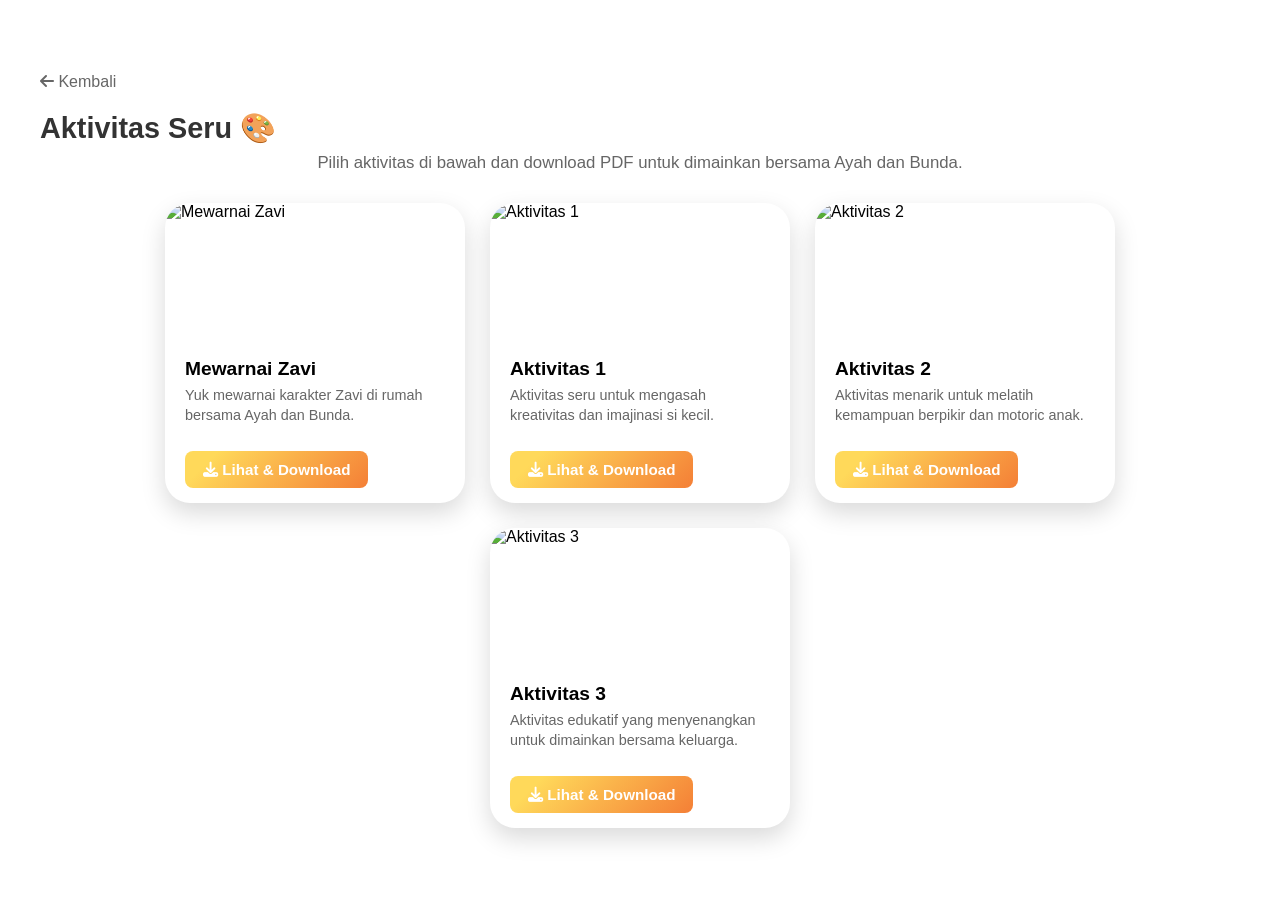
==== activity.html @ 13143027 "rapiin folder" ====
<!DOCTYPE html>
<html lang="id">
<head>
    <meta charset="UTF-8">
    <meta name="viewport" content="width=device-width, initial-scale=1.0">
    <title>Aktivitas Zavi</title>

    <link rel="stylesheet" href="https://cdnjs.cloudflare.com/ajax/libs/font-awesome/6.4.0/css/all.min.css">
    <link rel="stylesheet" href="styles.css">
</head>
<body>

<div class="activity-page">

    <a href="index.html" class="back-btn">
        <i class="fas fa-arrow-left"></i> Kembali
    </a>

    <h1>Aktivitas Seru 🎨</h1>
    <p class="subtitle-text">Pilih aktivitas di bawah dan download PDF untuk dimainkan bersama Ayah dan Bunda.</p>

    <!-- ACTIVITY CARDS -->
    <div class="activity-grid">

        <!-- CARD 1: MEWARNAI ZAVI -->
        <div class="activity-card">
            <img src="assets/images/coloring introduce bersama yg bener.png" alt="Mewarnai Zavi">
            <div class="activity-content">
                <h2>Mewarnai Zavi</h2>
                <p class="card-text">
                    Yuk mewarnai karakter Zavi di rumah bersama Ayah dan Bunda.
                </p>
                <button class="activity-btn" onclick="openPdfModal('assets/pdf/mewarnai-zavi.pdf', 'Mewarnai Zavi')">
                    <i class="fas fa-download"></i> Lihat & Download
                </button>
            </div>
        </div>

        <!-- CARD 2: PDF 1 -->
        <div class="activity-card">
            <img src="assets/images/coloring introduce bersama yg bener.png" alt="Aktivitas 1">
            <div class="activity-content">
                <h2>Aktivitas 1</h2>
                <p class="card-text">
                    Aktivitas seru untuk mengasah kreativitas dan imajinasi si kecil.
                </p>
                <button class="activity-btn" onclick="openPdfModal('assets/pdf/1.pdf', 'Aktivitas 1')">
                    <i class="fas fa-download"></i> Lihat & Download
                </button>
            </div>
        </div>

        <!-- CARD 3: PDF 2 -->
        <div class="activity-card">
            <img src="assets/images/coloring introduce bersama yg bener.png" alt="Aktivitas 2">
            <div class="activity-content">
                <h2>Aktivitas 2</h2>
                <p class="card-text">
                    Aktivitas menarik untuk melatih kemampuan berpikir dan motoric anak.
                </p>
                <button class="activity-btn" onclick="openPdfModal('assets/pdf/2.pdf', 'Aktivitas 2')">
                    <i class="fas fa-download"></i> Lihat & Download
                </button>
            </div>
        </div>

        <!-- CARD 4: PDF 4 -->
        <div class="activity-card">
            <img src="assets/images/coloring introduce bersama yg bener.png" alt="Aktivitas 3">
            <div class="activity-content">
                <h2>Aktivitas 3</h2>
                <p class="card-text">
                    Aktivitas edukatif yang menyenangkan untuk dimainkan bersama keluarga.
                </p>
                <button class="activity-btn" onclick="openPdfModal('assets/pdf/4.pdf', 'Aktivitas 3')">
                    <i class="fas fa-download"></i> Lihat & Download
                </button>
            </div>
        </div>

    </div>

</div>

<!-- PDF MODAL PREVIEW -->
<div id="pdfModal" class="modal">
    <div class="modal-content">
        <div class="modal-header">
            <h2 id="modalTitle">PDF Preview</h2>
            <button class="modal-close" onclick="closePdfModal()">
                <i class="fas fa-times"></i>
            </button>
        </div>

        <div class="modal-body">
            <iframe id="pdfIframe" src="" class="pdf-preview"></iframe>
        </div>

        <div class="modal-footer">
            <button class="btn-modal-secondary" onclick="closePdfModal()">
                <i class="fas fa-times"></i> Tutup
            </button>
            <a id="downloadLink" href="" download class="btn-modal-primary">
                <i class="fas fa-download"></i> Download PDF
            </a>
        </div>
    </div>
</div>

<script src="script.js"></script>

</body>
</html>
---- styles.css ----
* {
  margin: 0;
  padding: 0;
  box-sizing: border-box;
}

body {
  font-family: "Segoe UI", Tahoma, Geneva, Verdana, sans-serif;
  background: white;
  min-height: 100vh;
  display: flex;
  flex-wrap: wrap;
  justify-content: center;
  align-items: center;
  padding: 20px;
}

.container {
  display: flex;
  flex-direction: column;
  align-items: center;
  gap: 40px;
  padding: 40px 20px;
  width: 100%;
  max-width: 1200px;
  margin: auto;
}

.screen {
  display: none;
  background: white;
  border-radius: 24px;
  padding: 40px 30px;
  box-shadow: 0 20px 60px rgba(0, 0, 0, 0.3);
  animation: fadeIn 0.3s ease;
  width: 100%;
}

.screen.active {
  display: block;
}

@keyframes fadeIn {
  from {
    opacity: 0;
    transform: translateY(20px);
  }
  to {
    opacity: 1;
    transform: translateY(0);
  }
}

/* Landing Page */
#landing {
  text-align: center;
  min-height: calc(100vh - 80px);
  display: flex;
  flex-direction: column;
  justify-content: center;
  padding-top: 40px;
  padding-bottom: 40px;
}

.book-cover {
  width: 200px;
  height: 200px;
  margin: 0 auto 24px;
  border-radius: 16px;
  overflow: hidden;
  box-shadow: 0 10px 30px rgba(0, 0, 0, 0.2);
}

.book-cover img {
  width: 100%;
  height: 100%;
  object-fit: cover;
}

h1 {
  color: #333;
  font-size: 1.8rem;
  margin-bottom: 8px;
}

.subtitle {
  color: #666;
  margin-bottom: 32px;
}

.menu-buttons {
  display: flex;
  flex-direction: column;
  gap: 16px;
}

.btn {
  display: flex;
  align-items: center;
  justify-content: center;
  gap: 12px;
  padding: 16px 24px;
  border: none;
  border-radius: 12px;
  font-size: 1.1rem;
  font-weight: 600;
  cursor: pointer;
  transition: all 0.3s ease;
}

.btn-primary {
  background: linear-gradient(135deg, #ffd95a 20%, #f47f36 100%);
  color: white;
}

.btn-primary:hover {
  transform: translateY(-2px);
  box-shadow: 0 8px 20px rgba(102, 126, 234, 0.4);
}

.btn-secondary {
  background: #f0f0f0;
  color: #333;
}

.btn-secondary:hover {
  background: #e0e0e0;
  transform: translateY(-2px);
}

/* Back Button */
.btn-back {
  background: none;
  border: none;
  color: #5da7d9;
  font-size: 1rem;
  cursor: pointer;
  display: flex;
  align-items: center;
  gap: 8px;
  margin-bottom: 24px;
  padding: 8px 0;
}

.btn-back:hover {
  color: #5da7d9;
}

/* Audiobook Player */
.player-container {
  text-align: center;
}

.album-art {
  width: 180px;
  height: 180px;
  margin: 0 auto 24px;
  border-radius: 16px;
  overflow: hidden;
  position: relative;
  box-shadow: 0 10px 30px rgba(0, 0, 0, 0.2);
}

.album-art img {
  width: 100%;
  height: 100%;
  object-fit: cover;
}

.playing-indicator {
  position: absolute;
  bottom: 12px;
  left: 50%;
  transform: translateX(-50%);
  display: none;
  gap: 4px;
  background: rgba(0, 0, 0, 0.6);
  padding: 8px 12px;
  border-radius: 20px;
}

.playing-indicator.active {
  display: flex;
}

.playing-indicator span {
  width: 4px;
  height: 16px;
  background: white;
  border-radius: 2px;
  animation: soundWave 0.5s ease-in-out infinite alternate;
}

.playing-indicator span:nth-child(2) {
  animation-delay: 0.1s;
}
.playing-indicator span:nth-child(3) {
  animation-delay: 0.2s;
}
.playing-indicator span:nth-child(4) {
  animation-delay: 0.3s;
}

@keyframes soundWave {
  from {
    height: 4px;
  }
  to {
    height: 16px;
  }
}

.player-container h2 {
  color: #333;
  margin-bottom: 4px;
}

.narrator {
  color: #888;
  font-size: 0.9rem;
  margin-bottom: 24px;
}

.progress-container {
  margin-bottom: 24px;
}

.progress-bar {
  width: 100%;
  height: 6px;
  -webkit-appearance: none;
  appearance: none;
  background: #e0e0e0;
  border-radius: 3px;
  outline: none;
  cursor: pointer;
}

.progress-bar::-webkit-slider-thumb {
  -webkit-appearance: none;
  width: 16px;
  height: 16px;
  background: #ffd95a;
  border-radius: 60%;
  cursor: pointer;
}

.time-display {
  display: flex;
  justify-content: space-between;
  margin-top: 8px;
  color: #888;
  font-size: 0.85rem;
}

.controls {
  display: flex;
  justify-content: center;
  align-items: center;
  gap: 24px;
  margin-bottom: 24px;
}

.control-btn {
  background: none;
  border: none;
  cursor: pointer;
  color: #333;
  display: flex;
  flex-direction: column;
  align-items: center;
  gap: 4px;
  transition: color 0.3s;
}

.control-btn:hover {
  color: #f47f36;
}

.control-btn i {
  font-size: 1.5rem;
}

/* Flipbook two-page A5 spread */
.flipbook-container {
  display: flex;
  flex-direction: column;
  align-items: center;
  gap: 24px;
  overflow-x: auto;
  width: 100%;
}

.book {
  display: grid;
  grid-template-columns: repeat(2, minmax(360px, 1fr));
  gap: 16px;
  justify-items: center;
  align-items: stretch;
  width: auto;
  max-width: 1240px;
  min-width: 760px;
  perspective: 1600px;
  perspective-origin: center center;
}

.page {
  display: none;
  width: 100%;
  max-width: 560px;
  aspect-ratio: 1 / 1.414; /* A5 portrait ratio */
  border-radius: 24px;
  overflow: hidden;
  background: #f8f8f8;
  border: 1px solid #e1e1e1;
  box-shadow: 0 18px 40px rgba(0, 0, 0, 0.09);
  opacity: 0.35;
  transform: scale(0.95);
  transition: all 0.3s ease;
  position: relative;
  transform-style: preserve-3d;
  backface-visibility: hidden;
}

.page.active {
  display: block;
  opacity: 1;
  transform: scale(1);
}

.page img {
  width: 100%;
  height: 100%;
  object-fit: cover;
  display: block;
}

.page.left {
  transform-origin: right center;
  z-index: 1;
}

.page.right {
  transform-origin: left center;
  z-index: 2;
}

.page.flipping-next {
  animation: flipNext 0.8s ease forwards;
  z-index: 10;
  box-shadow: 0 24px 60px rgba(0, 0, 0, 0.24);
}

.page.flipping-prev {
  animation: flipPrev 0.8s ease forwards;
  z-index: 10;
  box-shadow: 0 24px 60px rgba(0, 0, 0, 0.24);
}

@keyframes flipNext {
  0% {
    transform: rotateY(0deg);
    opacity: 1;
  }
  80% {
    transform: rotateY(-140deg);
    opacity: 0.9;
  }
  100% {
    transform: rotateY(-180deg);
    opacity: 0;
  }
}

@keyframes flipPrev {
  0% {
    transform: rotateY(0deg);
    opacity: 1;
  }
  80% {
    transform: rotateY(140deg);
    opacity: 0.9;
  }
  100% {
    transform: rotateY(180deg);
    opacity: 0;
  }
}

.page.empty {
  display: flex;
  align-items: center;
  justify-content: center;
  color: #999;
  font-size: 0.95rem;
  background: #fafafa;
}

.flipbook-controls {
  display: flex;
  align-items: center;
  justify-content: center;
  gap: 16px;
  flex-wrap: wrap;
}

.nav-btn {
  width: 52px;
  height: 52px;
  border-radius: 50%;
  border: none;
  background: #f47f36;
  color: white;
  display: inline-flex;
  align-items: center;
  justify-content: center;
  cursor: pointer;
  transition:
    transform 0.2s ease,
    background 0.2s ease;
}

.nav-btn:hover:not(:disabled) {
  transform: translateY(-2px);
}

.nav-btn:disabled {
  background: #ccc;
  cursor: not-allowed;
}

.page-indicator {
  color: #555;
  font-size: 0.95rem;
}

@media (max-width: 900px) {
  .flipbook-container {
    overflow-x: hidden;
  }

  .book {
    grid-template-columns: 1fr;
    min-width: auto;
    max-width: 100%;
    width: 100%;
  }

  .page {
    max-width: 420px;
    margin: 0 auto;

    transform-origin: center top !important;
  }
}

@media (max-width: 640px) {
  .page {
    max-width: 320px;
  }
}

.control-btn span {
  font-size: 0.7rem;
  color: #888;
}

.play-btn {
  width: 64px;
  height: 64px;
  background: linear-gradient(135deg, #ffd95a 0%, #f47f36 100%);
  border-radius: 50%;
  color: white;
  display: flex;
  justify-content: center;
  align-items: center;
}

.play-btn i {
  font-size: 1.5rem;
  margin-left: 4px;
}

.play-btn:hover {
  transform: scale(1.05);
  color: white;
}

.speed-control {
  display: flex;
  justify-content: center;
  align-items: center;
  gap: 8px;
  color: #666;
}

.speed-control select {
  padding: 8px 12px;
  border: 1px solid #ddd;
  border-radius: 8px;
  font-size: 0.9rem;
  cursor: pointer;
}

/* Responsive */
@media (max-width: 480px) {
  .screen {
    padding: 30px 20px;
    border-radius: 20px;
  }

  h1 {
    font-size: 1.5rem;
  }

  .book-cover,
  .album-art {
    width: 150px;
    height: 150px;
  }

  .btn {
    padding: 14px 20px;
    font-size: 1rem;
  }
}

/* Home Page */
.card_1 {
  background-color: rgb(247, 214, 219);
  border-radius: 15%;
  padding: 5%;
  justify-content: center;
  align-items: center;
  box-shadow: 0 10px 40px rgba(0, 0, 0, 0.3);
}
.card_2 {
  background-color: rgb(214, 247, 214);
  border-radius: 15%;
  padding: 5%;
  justify-content: center;
  align-items: center;
  box-shadow: 0 10px 40px rgba(0, 0, 0, 0.3);
}
.card_3 {
  background-color: rgb(214, 224, 247);
  border-radius: 15%;
  padding: 5%;
  justify-content: center;
  align-items: center;
  box-shadow: 0 10px 40px rgba(0, 0, 0, 0.3);
}

.activity-page {
  padding: 40px 20px;
}

.activity-title {
  text-align: center;
  color: rgb(236, 113, 113);
  margin-bottom: 40px;
  font-size: 2rem;
  font-family: "Poppins";
  font-size: 22px;
}

.activity-grid {
  display: flex;
  flex-wrap: wrap;
  justify-content: center;
  gap: 25px;
}

.activity-card {
  background: white;
  border-radius: 25px;
  overflow: hidden;
  box-shadow: 0 10px 25px rgba(0, 0, 0, 0.15);
  transition: 0.3s;
  width: 300px;
  height: 300px;
  display: flex;
  flex-direction: column;
}

.activity-card:hover {
  transform: translateY(-10px);
}

.activity-card img {
  width: 300px;
  height: 140px;
  object-fit: cover;
  flex-shrink: 0;
}

.activity-content {
  padding: 15px 20px;
  display: flex;
  flex-direction: column;
  justify-content: space-between;
  flex-grow: 1;
}

.activity-content h2 {
  margin-bottom: 5px;
  font-size: 1.2rem;
}

.activity-content p {
  color: #666;
  margin-bottom: 10px;
  font-size: 0.9rem;
  line-height: 1.4;
}

.activity-btn {
  align-self: flex-start;
  margin-top: auto;
  padding: 10px 18px;
  background: linear-gradient(135deg, #ffd95a 15%, #f47f36);
  color: white;
  text-decoration: none;
  font-family: "Poppins", sans-serif;
  font-weight: 600;
  border-radius: 8px;
  font-size: 0.95rem;
}
.activity-btn:hover {
  background: linear-gradient(135deg, #f47f36 15%, #ffd95a);
}

.activity-title {
  font-family: "Poppins";
  font-size: 22px;
}

.main-layout {
  display: flex;
}

.pdf-page {
  max-width: 900px;
  margin: auto;
  padding: 40px 20px;
}

.pdf-page h1 {
  margin-bottom: 10px;
}

.pdf-page p {
  color: #666;
  margin-bottom: 20px;
}

iframe {
  border: none;
  border-radius: 20px;
  box-shadow: 0 4px 20px rgba(0, 0, 0, 0.1);
}

.pdf-buttons {
  display: flex;
  gap: 16px;
  margin-top: 20px;
}

.read-btn,
.download-btn {
  padding: 14px 24px;
  border-radius: 12px;
  text-decoration: none;
  color: white;
  font-weight: bold;
}

.read-btn {
  background: #5b8def;
}

.download-btn {
  background: #f39c12;
}

.back-btn {
  display: inline-block;
  margin-bottom: 20px;
  text-decoration: none;
  color: #666;
}

/* ==================== PDF MODAL STYLES ==================== */

.modal {
  display: none;
  position: fixed;
  z-index: 1000;
  left: 0;
  top: 0;
  width: 100%;
  height: 100%;
  background-color: rgba(0, 0, 0, 0.5);
  animation: fadeIn 0.3s ease;
}

.modal.active {
  display: flex;
  align-items: center;
  justify-content: center;
}

.modal-content {
  background: white;
  border-radius: 20px;
  width: 90%;
  max-width: 900px;
  height: 85vh;
  max-height: 800px;
  display: flex;
  flex-direction: column;
  box-shadow: 0 20px 60px rgba(0, 0, 0, 0.3);
  animation: slideUp 0.3s ease;
}

@keyframes slideUp {
  from {
    transform: translateY(50px);
    opacity: 0;
  }
  to {
    transform: translateY(0);
    opacity: 1;
  }
}

.modal-header {
  display: flex;
  justify-content: space-between;
  align-items: center;
  padding: 20px 24px;
  border-bottom: 1px solid #eee;
  flex-shrink: 0;
}

.modal-header h2 {
  color: #333;
  font-size: 1.3rem;
  margin: 0;
}

.modal-close {
  background: none;
  border: none;
  font-size: 1.5rem;
  cursor: pointer;
  color: #888;
  transition: color 0.3s;
  padding: 8px;
}

.modal-close:hover {
  color: #333;
}

.modal-body {
  flex-grow: 1;
  overflow: auto;
  padding: 20px;
}

.pdf-preview {
  width: 100%;
  height: 100%;
  border: none;
  border-radius: 12px;
}

.modal-footer {
  display: flex;
  gap: 12px;
  padding: 20px 24px;
  border-top: 1px solid #eee;
  flex-shrink: 0;
  justify-content: flex-end;
}

.btn-modal-primary,
.btn-modal-secondary {
  padding: 12px 20px;
  border: none;
  border-radius: 10px;
  font-size: 1rem;
  font-weight: 600;
  cursor: pointer;
  transition: all 0.3s;
  display: flex;
  align-items: center;
  gap: 8px;
}

.btn-modal-primary {
  background: linear-gradient(135deg, #ffd95a 20%, #f47f36 100%);
  color: white;
  text-decoration: none;
}

.btn-modal-primary:hover {
  transform: translateY(-2px);
  box-shadow: 0 8px 20px rgba(102, 126, 234, 0.4);
}

.btn-modal-secondary {
  background: #f0f0f0;
  color: #333;
}

.btn-modal-secondary:hover {
  background: #e0e0e0;
  transform: translateY(-2px);
}

.subtitle-text {
  color: #666;
  margin-bottom: 30px;
  text-align: center;
  font-size: 1.05rem;
}

/* Update activity-btn to be button-like */
.activity-btn {
  border: none;
  cursor: pointer;
  transition: all 0.3s;
}

.activity-btn:active {
  transform: scale(0.98);
}

/* Responsive Modal */
@media (max-width: 768px) {
  .modal-content {
    width: 95%;
    height: 90vh;
    max-width: none;
  }

  .modal-header h2 {
    font-size: 1.1rem;
  }

  .modal-footer {
    flex-direction: column;
  }

  .btn-modal-primary,
  .btn-modal-secondary {
    width: 100%;
    justify-content: center;
  }

  .activity-card {
    width: 100%;
    max-width: 350px;
    height: auto;
  }

  .activity-card img {
    width: 100%;
  }
}

@media (max-width: 480px) {
  .modal-content {
    width: 98%;
    height: 95vh;
  }

  .modal-header,
  .modal-footer {
    padding: 16px;
  }

  .modal-header h2 {
    font-size: 1rem;
  }

  .btn-modal-primary,
  .btn-modal-secondary {
    padding: 10px 16px;
    font-size: 0.9rem;
  }

  .activity-grid {
    gap: 16px;
  }

  .activity-card {
    width: 100%;
    height: auto;
  }
}
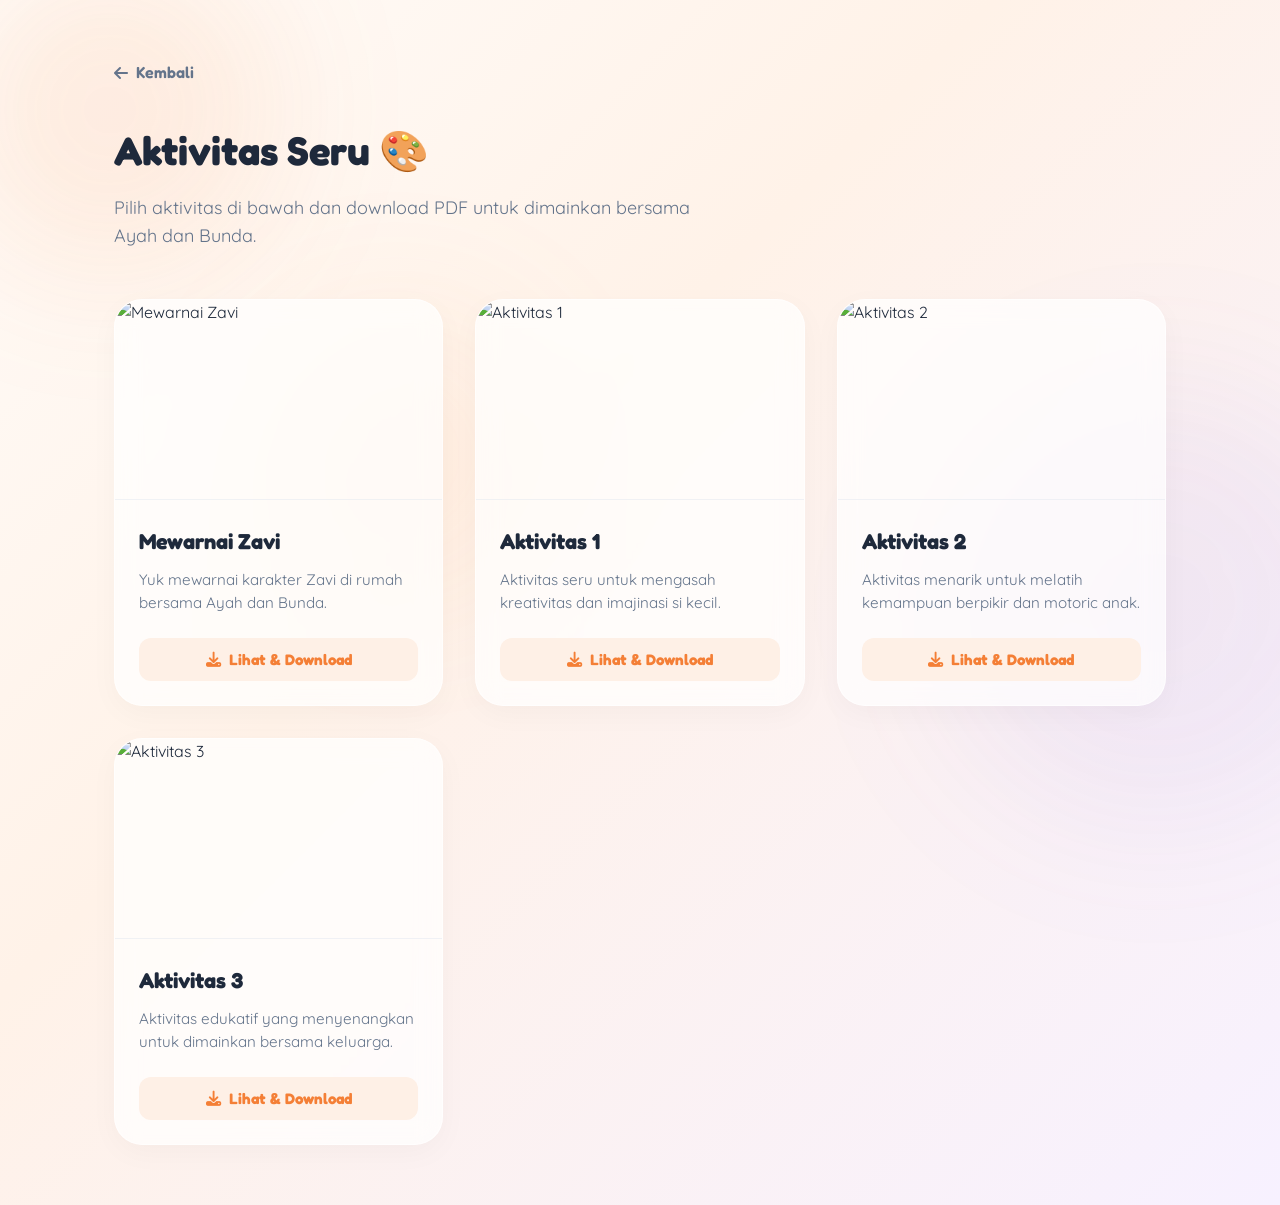
==== commit 0fbd991f: "feat: redesign visual styling and layout enhancements" ====
--- a/activity.html
+++ b/activity.html
@@ -8,8 +8,15 @@
 
     <link rel="stylesheet" href="https://cdnjs.cloudflare.com/ajax/libs/font-awesome/6.4.0/css/all.min.css">
     <link rel="stylesheet" href="styles.css">
+    <link rel="preconnect" href="https://fonts.googleapis.com" />
+    <link rel="preconnect" href="https://fonts.gstatic.com" crossorigin />
+    <link href="https://fonts.googleapis.com/css2?family=Fredoka:wght@300..700&family=Quicksand:wght@300..700&display=swap" rel="stylesheet" />
 </head>
 <body>
+    <!-- Background Bubbles -->
+    <div class="bg-bubble bubble-1"></div>
+    <div class="bg-bubble bubble-2"></div>
+    <div class="bg-bubble bubble-3"></div>
 
 <div class="activity-page">
 
--- a/styles.css
+++ b/styles.css
@@ -1,903 +1,1176 @@
+/* ==================== DESIGN SYSTEM & VARIABLES ==================== */
+:root {
+    /* Kept original brand orange color settings */
+    --color-brand: #f47f36;
+    --color-brand-hover: #e06c25;
+    --color-brand-light: #fef0e6; /* Soft warm tint of orange */
+    
+    /* Soft, warm background gradient */
+    --color-bg-gradient: linear-gradient(135deg, #fffcf9 0%, #fff2e8 40%, #f7f1ff 100%);
+    --color-bg: #fffcf9;
+    
+    /* Glassmorphism settings */
+    --color-surface: rgba(255, 255, 255, 0.72);
+    --color-surface-solid: #ffffff;
+    --color-text-main: #1e293b; /* Sleek dark slate */
+    --color-text-muted: #64748b;
+    --color-border: rgba(226, 232, 240, 0.8);
+    --color-shadow: rgba(244, 127, 54, 0.06);
+    
+    --radius-sm: 12px;
+    --radius-md: 20px;
+    --radius-lg: 28px;
+    
+    --shadow-sm: 0 4px 6px -1px rgba(0, 0, 0, 0.03), 0 2px 4px -1px rgba(0, 0, 0, 0.02);
+    --shadow-md: 0 12px 25px -5px rgba(244, 127, 54, 0.1), 0 8px 16px -6px rgba(0, 0, 0, 0.04);
+    --shadow-lg: 0 20px 40px -10px rgba(0, 0, 0, 0.06), 0 10px 20px -10px rgba(0, 0, 0, 0.03);
+}
+
+/* ==================== GLOBAL STYLES ==================== */
 * {
-  margin: 0;
-  padding: 0;
-  box-sizing: border-box;
+    margin: 0;
+    padding: 0;
+    box-sizing: border-box;
 }
 
 body {
-  font-family: "Segoe UI", Tahoma, Geneva, Verdana, sans-serif;
-  background: white;
-  min-height: 100vh;
-  display: flex;
-  flex-wrap: wrap;
-  justify-content: center;
-  align-items: center;
-  padding: 20px;
+    font-family: "Quicksand", -apple-system, BlinkMacSystemFont, "Segoe UI", Roboto, sans-serif;
+    background: var(--color-bg-gradient);
+    color: var(--color-text-main);
+    line-height: 1.6;
+    -webkit-font-smoothing: antialiased;
+    min-height: 100vh;
+    overflow-x: hidden;
+    position: relative;
+}
+
+h1, h2, h3, h4, h5, h6, .btn, .parent-kicker, #modalTitle, .back-btn, .btn-back {
+    font-family: "Fredoka", sans-serif;
 }
 
 .container {
-  display: flex;
-  flex-direction: column;
-  align-items: center;
-  gap: 40px;
-  padding: 40px 20px;
-  width: 100%;
-  max-width: 1200px;
-  margin: auto;
-}
-
+    max-width: 1100px;
+    margin: 0 auto;
+    padding: 60px 24px;
+    display: flex;
+    flex-direction: column;
+    gap: 80px;
+    position: relative;
+    z-index: 1;
+}
+
+.gap-line {
+    height: 1px;
+    background-color: var(--color-border);
+    margin: 12px 0;
+    opacity: 0.6;
+}
+
+/* ==================== BACKGROUND ANIMATED BUBBLES ==================== */
+.bg-bubble {
+    position: fixed;
+    border-radius: 50%;
+    filter: blur(80px);
+    z-index: -1;
+    opacity: 0.55;
+    pointer-events: none;
+    animation: floatBubble 25s infinite ease-in-out alternate;
+}
+
+.bubble-1 {
+    width: 320px;
+    height: 320px;
+    background: rgba(244, 127, 54, 0.22); /* Orange glow */
+    top: -50px;
+    left: -50px;
+}
+
+.bubble-2 {
+    width: 450px;
+    height: 450px;
+    background: rgba(108, 92, 231, 0.12); /* Lavender/Purple glow */
+    bottom: 8%;
+    right: -100px;
+    animation-delay: -5s;
+    animation-duration: 35s;
+}
+
+.bubble-3 {
+    width: 280px;
+    height: 280px;
+    background: rgba(254, 180, 123, 0.18); /* Peach glow */
+    top: 35%;
+    left: 20%;
+    animation-delay: -10s;
+    animation-duration: 30s;
+}
+
+@keyframes floatBubble {
+    0% {
+        transform: translate(0, 0) scale(1) rotate(0deg);
+    }
+    50% {
+        transform: translate(50px, 70px) scale(1.15) rotate(180deg);
+    }
+    100% {
+        transform: translate(-30px, -30px) scale(0.9) rotate(360deg);
+    }
+}
+
+/* ==================== SCREEN NAVIGATION ==================== */
 .screen {
-  display: none;
-  background: white;
-  border-radius: 24px;
-  padding: 40px 30px;
-  box-shadow: 0 20px 60px rgba(0, 0, 0, 0.3);
-  animation: fadeIn 0.3s ease;
-  width: 100%;
+    display: none;
+    animation: fadeIn 0.4s cubic-bezier(0.16, 1, 0.3, 1);
+    width: 100%;
 }
 
 .screen.active {
-  display: block;
+    display: block;
 }
 
 @keyframes fadeIn {
-  from {
-    opacity: 0;
-    transform: translateY(20px);
-  }
-  to {
+    from { opacity: 0; transform: translateY(16px); }
+    to { opacity: 1; transform: translateY(0); }
+}
+
+.btn-back {
+    background: rgba(255, 255, 255, 0.6);
+    backdrop-filter: blur(4px);
+    border: 1px solid var(--color-border);
+    color: var(--color-text-muted);
+    font-size: 0.95rem;
+    padding: 10px 20px;
+    border-radius: var(--radius-sm);
+    cursor: pointer;
+    display: inline-flex;
+    align-items: center;
+    gap: 8px;
+    margin-bottom: 32px;
+    font-weight: 600;
+    transition: all 0.2s ease;
+}
+
+.btn-back:hover {
+    color: var(--color-brand);
+    background: var(--color-brand-light);
+    border-color: rgba(244, 127, 54, 0.3);
+    transform: translateX(-4px);
+}
+
+/* ==================== BUTTONS ==================== */
+.btn {
+    display: inline-flex;
+    align-items: center;
+    justify-content: center;
+    gap: 10px;
+    padding: 14px 28px;
+    font-size: 1rem;
+    font-weight: 600;
+    border-radius: var(--radius-sm);
+    border: 2px solid transparent;
+    cursor: pointer;
+    transition: all 0.3s cubic-bezier(0.4, 0, 0.2, 1);
+    text-decoration: none;
+}
+
+.btn-primary {
+    background-color: var(--color-brand);
+    color: white;
+    box-shadow: 0 6px 20px rgba(244, 127, 54, 0.25);
+}
+
+.btn-primary:hover {
+    background-color: var(--color-brand-hover);
+    transform: translateY(-2px);
+    box-shadow: 0 8px 25px rgba(244, 127, 54, 0.35);
+}
+
+.btn-primary:active {
+    transform: translateY(0);
+}
+
+.btn-outline {
+    background-color: rgba(255, 255, 255, 0.65);
+    backdrop-filter: blur(4px);
+    color: var(--color-text-main);
+    border: 2px solid var(--color-border);
+}
+
+.btn-outline:hover {
+    background-color: var(--color-brand-light);
+    color: var(--color-brand-hover);
+    border-color: var(--color-brand);
+    transform: translateY(-2px);
+}
+
+.btn-outline:active {
+    transform: translateY(0);
+}
+
+.btn-action {
+    width: 100%;
+    background-color: var(--color-brand-light);
+    color: var(--color-brand);
+    border: none;
+    font-weight: 700;
+    margin-top: auto;
+    border-radius: var(--radius-sm);
+}
+
+.btn-action:hover {
+    background-color: var(--color-brand);
+    color: white;
+    transform: translateY(-2px);
+    box-shadow: 0 4px 12px rgba(244, 127, 54, 0.2);
+}
+
+/* ==================== HERO SECTION (LANDING) ==================== */
+.hero-section {
+    display: flex;
+    flex-direction: column;
+    align-items: center;
+    text-align: center;
+    gap: 40px;
+    margin-top: 20px;
+}
+
+@media (min-width: 768px) {
+    .hero-section {
+        flex-direction: row;
+        text-align: left;
+        justify-content: center;
+        gap: 80px;
+    }
+}
+
+.book-cover {
+    width: 100%;
+    max-width: 280px;
+    border-radius: var(--radius-md);
+    overflow: hidden;
+    box-shadow: 0 20px 40px rgba(244, 127, 54, 0.15), 0 5px 15px rgba(0, 0, 0, 0.08);
+    transition: transform 0.5s cubic-bezier(0.175, 0.885, 0.32, 1.275), box-shadow 0.5s ease;
+    transform-style: preserve-3d;
+    perspective: 1000px;
+}
+
+.book-cover:hover {
+    transform: translateY(-10px) rotateY(-8deg) rotateX(4deg);
+    box-shadow: 0 30px 60px rgba(244, 127, 54, 0.25), 0 10px 25px rgba(0, 0, 0, 0.1);
+}
+
+.book-cover img {
+    width: 100%;
+    height: auto;
+    display: block;
+    transition: transform 0.5s ease;
+}
+
+.book-cover:hover img {
+    transform: scale(1.03);
+}
+
+.hero-content h1 {
+    font-size: clamp(2.25rem, 5vw, 3.25rem);
+    font-weight: 800;
+    line-height: 1.2;
+    margin-bottom: 20px;
+    color: var(--color-text-main);
+}
+
+.hero-content p {
+    font-size: 1.2rem;
+    color: var(--color-text-muted);
+    margin-bottom: 36px;
+    max-width: 480px;
+    font-weight: 500;
+}
+
+.hero-actions {
+    display: flex;
+    flex-wrap: wrap;
+    gap: 16px;
+    justify-content: center;
+}
+
+@media (min-width: 768px) {
+    .hero-actions {
+        justify-content: flex-start;
+    }
+}
+
+/* ==================== ACTIVITIES SECTION ==================== */
+.activities-section {
+    position: relative;
+}
+
+.section-header {
+    text-align: center;
+    margin-bottom: 48px;
+}
+
+.section-header h2 {
+    font-size: 2.25rem;
+    font-weight: 800;
+    margin-bottom: 12px;
+    color: var(--color-text-main);
+}
+
+.section-header p {
+    color: var(--color-text-muted);
+    font-size: 1.1rem;
+    font-weight: 500;
+}
+
+.activities-grid {
+    display: grid;
+    grid-template-columns: repeat(4, 1fr);
+    gap: 32px;
+}
+
+@media (max-width: 1024px) {
+    .activities-grid {
+        grid-template-columns: repeat(2, 1fr);
+    }
+}
+
+@media (max-width: 640px) {
+    .activities-grid {
+        grid-template-columns: 1fr;
+    }
+}
+
+.card {
+    background: var(--color-surface);
+    backdrop-filter: blur(12px) saturate(180%);
+    -webkit-backdrop-filter: blur(12px) saturate(180%);
+    border: 1px solid rgba(255, 255, 255, 0.6);
+    border-radius: var(--radius-lg);
+    padding: 36px 28px;
+    display: flex;
+    flex-direction: column;
+    align-items: center;
+    text-align: center;
+    transition: all 0.4s cubic-bezier(0.165, 0.84, 0.44, 1);
+    box-shadow: 0 8px 30px rgba(0, 0, 0, 0.03);
+    position: relative;
+    overflow: hidden;
+}
+
+/* Sparkle shine effect on hover */
+.card::before {
+    content: '';
+    position: absolute;
+    top: 0;
+    left: -150%;
+    width: 50%;
+    height: 100%;
+    background: linear-gradient(to right, rgba(255,255,255,0) 0%, rgba(255,255,255,0.3) 100%);
+    transform: skewX(-25deg);
+    transition: 0.75s;
+    pointer-events: none;
+}
+
+.card:hover::before {
+    left: 150%;
+}
+
+.card:hover {
+    transform: translateY(-6px);
+    border-color: rgba(244, 127, 54, 0.35);
+    box-shadow: 0 16px 35px rgba(244, 127, 54, 0.1), 0 4px 15px rgba(0, 0, 0, 0.02);
+}
+
+.card-icon {
+    width: 68px;
+    height: 68px;
+    background: linear-gradient(135deg, var(--color-brand-light) 0%, rgba(254, 240, 230, 0.5) 100%);
+    color: var(--color-brand);
+    border-radius: var(--radius-md);
+    display: flex;
+    align-items: center;
+    justify-content: center;
+    font-size: 1.75rem;
+    margin-bottom: 24px;
+    transition: all 0.3s ease;
+    box-shadow: inset 0 2px 5px rgba(255,255,255,0.8), 0 4px 10px rgba(244, 127, 54, 0.05);
+}
+
+.card:hover .card-icon {
+    transform: scale(1.1) rotate(6deg);
+    background: linear-gradient(135deg, var(--color-brand) 0%, var(--color-brand-hover) 100%);
+    color: white;
+    box-shadow: 0 6px 15px rgba(244, 127, 54, 0.2);
+}
+
+.card-body h3 {
+    font-size: 1.35rem;
+    font-weight: 700;
+    margin-bottom: 10px;
+    color: var(--color-text-main);
+}
+
+.card-body p {
+    color: var(--color-text-muted);
+    font-size: 0.95rem;
+    margin-bottom: 24px;
+    line-height: 1.5;
+}
+
+/* ==================== AUDIOBOOK LAYOUT (DESKTOP REFINE) ==================== */
+.audiobook-layout {
+    display: flex;
+    flex-direction: column-reverse;
+    align-items: center;
+    gap: 40px;
+    margin-top: 20px;
+}
+
+.audiobook-details {
+    text-align: center;
+    max-width: 500px;
+}
+
+.detail-kicker {
+    font-size: 0.8rem;
+    font-weight: 800;
+    color: var(--color-brand);
+    letter-spacing: 1.5px;
+    margin-bottom: 12px;
+    display: block;
+}
+
+.audiobook-details h1 {
+    font-size: clamp(2.25rem, 4vw, 2.75rem);
+    font-weight: 800;
+    color: var(--color-text-main);
+    margin-bottom: 20px;
+    line-height: 1.2;
+}
+
+.story-synopsis {
+    font-size: 1.05rem;
+    color: var(--color-text-muted);
+    line-height: 1.6;
+    margin-bottom: 32px;
+}
+
+.story-meta {
+    display: flex;
+    flex-direction: column;
+    gap: 16px;
+    text-align: left;
+}
+
+.meta-item {
+    display: flex;
+    align-items: center;
+    gap: 16px;
+}
+
+.meta-item i {
+    width: 40px;
+    height: 40px;
+    background: var(--color-brand-light);
+    color: var(--color-brand);
+    border-radius: 50%;
+    display: flex;
+    align-items: center;
+    justify-content: center;
+    font-size: 1.1rem;
+    flex-shrink: 0;
+    box-shadow: 0 4px 10px rgba(244, 127, 54, 0.08);
+}
+
+.meta-item strong {
+    display: block;
+    font-size: 0.95rem;
+    color: var(--color-text-main);
+    font-family: "Fredoka", sans-serif;
+}
+
+.meta-item span {
+    font-size: 0.9rem;
+    color: var(--color-text-muted);
+    font-weight: 600;
+}
+
+@media (min-width: 768px) {
+    .audiobook-layout {
+        flex-direction: row;
+        align-items: stretch;
+        justify-content: center;
+        gap: 60px;
+    }
+    
+    .audiobook-details {
+        flex: 1.1;
+        display: flex;
+        flex-direction: column;
+        justify-content: center;
+        text-align: left;
+        max-width: 520px;
+    }
+    
+    .player-container {
+        flex: 0.9;
+        margin: 0;
+    }
+}
+
+/* ==================== AUDIOBOOK PLAYER ==================== */
+.player-container {
+    max-width: 500px;
+    margin: 0 auto;
+    text-align: center;
+    background: var(--color-surface);
+    backdrop-filter: blur(16px) saturate(180%);
+    -webkit-backdrop-filter: blur(16px) saturate(180%);
+    padding: 48px 32px;
+    border-radius: var(--radius-lg);
+    box-shadow: 0 20px 50px rgba(0, 0, 0, 0.05), 0 1px 1px rgba(255, 255, 255, 0.5) inset;
+    border: 1px solid rgba(255, 255, 255, 0.7);
+}
+
+.album-art {
+    width: 230px;
+    height: 230px;
+    margin: 0 auto 28px;
+    border-radius: var(--radius-md);
+    overflow: hidden;
+    position: relative;
+    box-shadow: 0 15px 35px rgba(0, 0, 0, 0.12);
+    border: 4px solid white;
+    transition: transform 0.5s ease;
+}
+
+.album-art img {
+    width: 100%;
+    height: 100%;
+    object-fit: cover;
+}
+
+.player-container h2 {
+    font-size: 1.75rem;
+    font-weight: 800;
+    color: var(--color-text-main);
+}
+
+.narrator {
+    color: var(--color-text-muted);
+    font-size: 0.95rem;
+    font-weight: 600;
+    margin-top: 6px;
+}
+
+/* Custom Playing wave bar indicator */
+.playing-indicator {
+    position: absolute;
+    bottom: 16px;
+    left: 50%;
+    transform: translateX(-50%);
+    display: none;
+    gap: 4px;
+    background: rgba(30, 41, 59, 0.85);
+    padding: 8px 14px;
+    border-radius: 20px;
+    backdrop-filter: blur(6px);
+    box-shadow: 0 4px 12px rgba(0, 0, 0, 0.15);
+}
+
+.playing-indicator.active {
+    display: flex;
+}
+
+.playing-indicator span {
+    width: 3px;
+    height: 12px;
+    background: var(--color-brand);
+    border-radius: 2px;
+    animation: soundWave 0.5s ease-in-out infinite alternate;
+}
+
+.playing-indicator span:nth-child(2) { animation-delay: 0.1s; animation-duration: 0.6s; }
+.playing-indicator span:nth-child(3) { animation-delay: 0.2s; animation-duration: 0.4s; }
+.playing-indicator span:nth-child(4) { animation-delay: 0.3s; animation-duration: 0.5s; }
+
+@keyframes soundWave {
+    from { height: 4px; }
+    to { height: 18px; }
+}
+
+/* Custom timeline progress bar styling */
+.progress-container {
+    margin: 36px 0 28px;
+}
+
+.progress-bar {
+    width: 100%;
+    height: 8px;
+    background: #e2e8f0;
+    border-radius: 4px;
+    -webkit-appearance: none;
+    appearance: none;
+    outline: none;
+    cursor: pointer;
+    transition: background 0.1s ease;
+}
+
+.progress-bar::-webkit-slider-thumb {
+    -webkit-appearance: none;
+    appearance: none;
+    width: 18px;
+    height: 18px;
+    background: var(--color-brand);
+    border: 3px solid white;
+    border-radius: 50%;
+    cursor: pointer;
+    box-shadow: 0 2px 6px rgba(0, 0, 0, 0.15);
+    transition: transform 0.1s ease, background-color 0.2s ease;
+}
+
+.progress-bar::-webkit-slider-thumb:hover {
+    transform: scale(1.25);
+    background: var(--color-brand-hover);
+}
+
+.time-display {
+    display: flex;
+    justify-content: space-between;
+    font-size: 0.9rem;
+    font-weight: 600;
+    color: var(--color-text-muted);
+    margin-top: 10px;
+}
+
+/* Audio controls */
+.controls {
+    display: flex;
+    align-items: center;
+    justify-content: center;
+    gap: 28px;
+    margin-bottom: 28px;
+}
+
+.control-btn {
+    background: rgba(255,255,255,0.5);
+    border: 1px solid var(--color-border);
+    color: var(--color-text-main);
+    cursor: pointer;
+    display: flex;
+    flex-direction: column;
+    align-items: center;
+    justify-content: center;
+    width: 48px;
+    height: 48px;
+    border-radius: 50%;
+    font-size: 1.1rem;
+    transition: all 0.2s ease;
+}
+
+.control-btn:hover {
+    color: var(--color-brand);
+    background: var(--color-brand-light);
+    border-color: rgba(244, 127, 54, 0.25);
+}
+
+.control-btn:active {
+    transform: scale(0.95);
+}
+
+.control-btn span {
+    font-size: 0.65rem;
+    font-weight: 700;
+    color: var(--color-text-muted);
+    margin-top: 1px;
+}
+
+.play-btn {
+    width: 72px;
+    height: 72px;
+    background: var(--color-brand);
+    color: white;
+    border-radius: 50%;
+    display: flex;
+    align-items: center;
+    justify-content: center;
+    font-size: 1.6rem;
+    box-shadow: 0 8px 25px rgba(244, 127, 54, 0.35);
+    transition: all 0.3s cubic-bezier(0.175, 0.885, 0.32, 1.275);
+    border: none;
+}
+
+.play-btn:hover {
+    background: var(--color-brand-hover);
+    color: white;
+    transform: scale(1.08);
+    box-shadow: 0 12px 30px rgba(244, 127, 54, 0.45);
+}
+
+.play-btn:active {
+    transform: scale(0.95);
+}
+
+.speed-control {
+    display: flex;
+    align-items: center;
+    justify-content: center;
+    gap: 10px;
+    font-size: 0.9rem;
+    font-weight: 600;
+    color: var(--color-text-muted);
+}
+
+.speed-control select {
+    padding: 6px 14px;
+    border: 1px solid var(--color-border);
+    border-radius: var(--radius-sm);
+    font-family: inherit;
+    font-weight: 600;
+    color: var(--color-text-main);
+    background: var(--color-surface-solid);
+    cursor: pointer;
+    outline: none;
+    transition: border-color 0.2s;
+}
+
+.speed-control select:hover {
+    border-color: var(--color-brand);
+}
+
+/* ==================== FLIPBOOK ==================== */
+.flipbook-header {
+    text-align: center;
+    margin-bottom: 36px;
+}
+
+.parent-kicker {
+    font-size: 0.8rem;
+    font-weight: 800;
+    color: var(--color-brand);
+    letter-spacing: 1.5px;
+    display: block;
+    margin-bottom: 10px;
+}
+
+.flipbook-header h2 {
+    font-size: 2.25rem;
+    font-weight: 800;
+    color: var(--color-text-main);
+    margin-bottom: 8px;
+}
+
+.flipbook-header p {
+    font-size: 1.05rem;
+    color: var(--color-text-muted);
+    max-width: 600px;
+    margin: 0 auto;
+}
+
+.flipbook-container {
+    display: flex;
+    flex-direction: column;
+    align-items: center;
+}
+
+.book-stage {
+    width: 100%;
+    max-width: 900px;
+    padding: 40px 24px;
+    background: linear-gradient(180deg, #e2e8f0 0%, #cbd5e1 100%);
+    border-radius: var(--radius-lg);
+    display: flex;
+    justify-content: center;
+    overflow: hidden;
+    box-shadow: inset 0 4px 12px rgba(0, 0, 0, 0.08), 0 8px 24px rgba(0, 0, 0, 0.05);
+    border: 1px solid rgba(255, 255, 255, 0.5);
+    position: relative;
+}
+
+.book {
+    display: flex;
+    perspective: 1500px;
+    position: relative;
+    filter: drop-shadow(0 20px 30px rgba(15, 23, 42, 0.2));
+}
+
+/* Subtle flipbook page binder spine line */
+.book::after {
+    content: '';
+    position: absolute;
+    top: 0;
+    bottom: 0;
+    left: 50%;
+    width: 2px;
+    background: linear-gradient(to right, rgba(0,0,0,0.15), rgba(0,0,0,0.02) 50%, rgba(255,255,255,0.1) 100%);
+    transform: translateX(-50%);
+    z-index: 5;
+    pointer-events: none;
+}
+
+.page {
+    display: none;
+    width: 100%;
+    max-width: 380px;
+    aspect-ratio: 1/1.414;
+    background: white;
+    border: 1px solid #d1d5db;
+    opacity: 0.5;
+    transform: scale(0.97);
+    transition: all 0.4s cubic-bezier(0.25, 1, 0.5, 1);
+    transform-style: preserve-3d;
+    box-shadow: inset 3px 0 10px rgba(0, 0, 0, 0.02), -1px 0 0 rgba(0, 0, 0, 0.05);
+}
+
+.page img {
+    width: 100%;
+    height: 100%;
+    object-fit: contain;
+}
+
+.page.left.active, .page.right.active {
+    display: block;
     opacity: 1;
-    transform: translateY(0);
-  }
-}
-
-/* Landing Page */
-#landing {
-  text-align: center;
-  min-height: calc(100vh - 80px);
-  display: flex;
-  flex-direction: column;
-  justify-content: center;
-  padding-top: 40px;
-  padding-bottom: 40px;
-}
-
-.book-cover {
-  width: 200px;
-  height: 200px;
-  margin: 0 auto 24px;
-  border-radius: 16px;
-  overflow: hidden;
-  box-shadow: 0 10px 30px rgba(0, 0, 0, 0.2);
-}
-
-.book-cover img {
-  width: 100%;
-  height: 100%;
-  object-fit: cover;
-}
-
-h1 {
-  color: #333;
-  font-size: 1.8rem;
-  margin-bottom: 8px;
-}
-
-.subtitle {
-  color: #666;
-  margin-bottom: 32px;
-}
-
-.menu-buttons {
-  display: flex;
-  flex-direction: column;
-  gap: 16px;
-}
-
-.btn {
-  display: flex;
-  align-items: center;
-  justify-content: center;
-  gap: 12px;
-  padding: 16px 24px;
-  border: none;
-  border-radius: 12px;
-  font-size: 1.1rem;
-  font-weight: 600;
-  cursor: pointer;
-  transition: all 0.3s ease;
-}
-
-.btn-primary {
-  background: linear-gradient(135deg, #ffd95a 20%, #f47f36 100%);
-  color: white;
-}
-
-.btn-primary:hover {
-  transform: translateY(-2px);
-  box-shadow: 0 8px 20px rgba(102, 126, 234, 0.4);
-}
-
-.btn-secondary {
-  background: #f0f0f0;
-  color: #333;
-}
-
-.btn-secondary:hover {
-  background: #e0e0e0;
-  transform: translateY(-2px);
-}
-
-/* Back Button */
-.btn-back {
-  background: none;
-  border: none;
-  color: #5da7d9;
-  font-size: 1rem;
-  cursor: pointer;
-  display: flex;
-  align-items: center;
-  gap: 8px;
-  margin-bottom: 24px;
-  padding: 8px 0;
-}
-
-.btn-back:hover {
-  color: #5da7d9;
-}
-
-/* Audiobook Player */
-.player-container {
-  text-align: center;
-}
-
-.album-art {
-  width: 180px;
-  height: 180px;
-  margin: 0 auto 24px;
-  border-radius: 16px;
-  overflow: hidden;
-  position: relative;
-  box-shadow: 0 10px 30px rgba(0, 0, 0, 0.2);
-}
-
-.album-art img {
-  width: 100%;
-  height: 100%;
-  object-fit: cover;
-}
-
-.playing-indicator {
-  position: absolute;
-  bottom: 12px;
-  left: 50%;
-  transform: translateX(-50%);
-  display: none;
-  gap: 4px;
-  background: rgba(0, 0, 0, 0.6);
-  padding: 8px 12px;
-  border-radius: 20px;
-}
-
-.playing-indicator.active {
-  display: flex;
-}
-
-.playing-indicator span {
-  width: 4px;
-  height: 16px;
-  background: white;
-  border-radius: 2px;
-  animation: soundWave 0.5s ease-in-out infinite alternate;
-}
-
-.playing-indicator span:nth-child(2) {
-  animation-delay: 0.1s;
-}
-.playing-indicator span:nth-child(3) {
-  animation-delay: 0.2s;
-}
-.playing-indicator span:nth-child(4) {
-  animation-delay: 0.3s;
-}
-
-@keyframes soundWave {
-  from {
-    height: 4px;
-  }
-  to {
-    height: 16px;
-  }
-}
-
-.player-container h2 {
-  color: #333;
-  margin-bottom: 4px;
-}
-
-.narrator {
-  color: #888;
-  font-size: 0.9rem;
-  margin-bottom: 24px;
-}
-
-.progress-container {
-  margin-bottom: 24px;
-}
-
-.progress-bar {
-  width: 100%;
-  height: 6px;
-  -webkit-appearance: none;
-  appearance: none;
-  background: #e0e0e0;
-  border-radius: 3px;
-  outline: none;
-  cursor: pointer;
-}
-
-.progress-bar::-webkit-slider-thumb {
-  -webkit-appearance: none;
-  width: 16px;
-  height: 16px;
-  background: #ffd95a;
-  border-radius: 60%;
-  cursor: pointer;
-}
-
-.time-display {
-  display: flex;
-  justify-content: space-between;
-  margin-top: 8px;
-  color: #888;
-  font-size: 0.85rem;
-}
-
-.controls {
-  display: flex;
-  justify-content: center;
-  align-items: center;
-  gap: 24px;
-  margin-bottom: 24px;
-}
-
-.control-btn {
-  background: none;
-  border: none;
-  cursor: pointer;
-  color: #333;
-  display: flex;
-  flex-direction: column;
-  align-items: center;
-  gap: 4px;
-  transition: color 0.3s;
-}
-
-.control-btn:hover {
-  color: #f47f36;
-}
-
-.control-btn i {
-  font-size: 1.5rem;
-}
-
-/* Flipbook two-page A5 spread */
-.flipbook-container {
-  display: flex;
-  flex-direction: column;
-  align-items: center;
-  gap: 24px;
-  overflow-x: auto;
-  width: 100%;
-}
-
-.book {
-  display: grid;
-  grid-template-columns: repeat(2, minmax(360px, 1fr));
-  gap: 16px;
-  justify-items: center;
-  align-items: stretch;
-  width: auto;
-  max-width: 1240px;
-  min-width: 760px;
-  perspective: 1600px;
-  perspective-origin: center center;
-}
-
-.page {
-  display: none;
-  width: 100%;
-  max-width: 560px;
-  aspect-ratio: 1 / 1.414; /* A5 portrait ratio */
-  border-radius: 24px;
-  overflow: hidden;
-  background: #f8f8f8;
-  border: 1px solid #e1e1e1;
-  box-shadow: 0 18px 40px rgba(0, 0, 0, 0.09);
-  opacity: 0.35;
-  transform: scale(0.95);
-  transition: all 0.3s ease;
-  position: relative;
-  transform-style: preserve-3d;
-  backface-visibility: hidden;
-}
-
-.page.active {
-  display: block;
-  opacity: 1;
-  transform: scale(1);
-}
-
-.page img {
-  width: 100%;
-  height: 100%;
-  object-fit: cover;
-  display: block;
+    transform: scale(1);
 }
 
 .page.left {
-  transform-origin: right center;
-  z-index: 1;
+    transform-origin: right center;
+    border-radius: 12px 0 0 12px;
+    box-shadow: inset -10px 0 20px rgba(0,0,0,0.04), -2px 5px 15px rgba(0,0,0,0.1);
 }
 
 .page.right {
-  transform-origin: left center;
-  z-index: 2;
-}
-
-.page.flipping-next {
-  animation: flipNext 0.8s ease forwards;
-  z-index: 10;
-  box-shadow: 0 24px 60px rgba(0, 0, 0, 0.24);
-}
-
-.page.flipping-prev {
-  animation: flipPrev 0.8s ease forwards;
-  z-index: 10;
-  box-shadow: 0 24px 60px rgba(0, 0, 0, 0.24);
-}
-
-@keyframes flipNext {
-  0% {
-    transform: rotateY(0deg);
-    opacity: 1;
-  }
-  80% {
-    transform: rotateY(-140deg);
-    opacity: 0.9;
-  }
-  100% {
-    transform: rotateY(-180deg);
-    opacity: 0;
-  }
-}
-
-@keyframes flipPrev {
-  0% {
-    transform: rotateY(0deg);
-    opacity: 1;
-  }
-  80% {
-    transform: rotateY(140deg);
-    opacity: 0.9;
-  }
-  100% {
-    transform: rotateY(180deg);
-    opacity: 0;
-  }
-}
-
-.page.empty {
-  display: flex;
-  align-items: center;
-  justify-content: center;
-  color: #999;
-  font-size: 0.95rem;
-  background: #fafafa;
+    transform-origin: left center;
+    border-radius: 0 12px 12px 0;
+    box-shadow: inset 10px 0 20px rgba(0,0,0,0.04), 2px 5px 15px rgba(0,0,0,0.1);
 }
 
 .flipbook-controls {
-  display: flex;
-  align-items: center;
-  justify-content: center;
-  gap: 16px;
-  flex-wrap: wrap;
+    display: flex;
+    align-items: center;
+    gap: 24px;
+    margin-top: 32px;
 }
 
 .nav-btn {
-  width: 52px;
-  height: 52px;
-  border-radius: 50%;
-  border: none;
-  background: #f47f36;
-  color: white;
-  display: inline-flex;
-  align-items: center;
-  justify-content: center;
-  cursor: pointer;
-  transition:
-    transform 0.2s ease,
-    background 0.2s ease;
+    width: 44px;
+    height: 44px;
+    border-radius: 50%;
+    background: var(--color-surface);
+    border: 1px solid var(--color-border);
+    color: var(--color-text-main);
+    display: flex;
+    align-items: center;
+    justify-content: center;
+    cursor: pointer;
+    transition: all 0.25s ease;
+    box-shadow: var(--shadow-sm);
 }
 
 .nav-btn:hover:not(:disabled) {
-  transform: translateY(-2px);
+    background: var(--color-brand);
+    color: white;
+    border-color: var(--color-brand);
+    transform: scale(1.05);
+    box-shadow: 0 4px 12px rgba(244, 127, 54, 0.2);
 }
 
 .nav-btn:disabled {
-  background: #ccc;
-  cursor: not-allowed;
+    opacity: 0.4;
+    cursor: not-allowed;
+    box-shadow: none;
 }
 
 .page-indicator {
-  color: #555;
-  font-size: 0.95rem;
-}
+    font-size: 0.95rem;
+    font-weight: 600;
+    color: var(--color-text-main);
+    background: rgba(255, 255, 255, 0.6);
+    padding: 8px 16px;
+    border-radius: 20px;
+    border: 1px solid var(--color-border);
+}
+
+.page.flipping-next { animation: flipNext 0.6s ease forwards; z-index: 10; }
+.page.flipping-prev { animation: flipPrev 0.6s ease forwards; z-index: 10; }
+@keyframes flipNext { 0% { transform: rotateY(0deg); } 100% { transform: rotateY(-180deg); opacity: 0; } }
+@keyframes flipPrev { 0% { transform: rotateY(0deg); } 100% { transform: rotateY(180deg); opacity: 0; } }
 
 @media (max-width: 900px) {
-  .flipbook-container {
-    overflow-x: hidden;
-  }
-
-  .book {
-    grid-template-columns: 1fr;
-    min-width: auto;
-    max-width: 100%;
-    width: 100%;
-  }
-
-  .page {
-    max-width: 420px;
+    .book::after {
+        display: none;
+    }
+    .page.left, .page.right {
+        border-radius: 12px;
+        transform-origin: center center;
+    }
+}
+
+/* ==================== PDF MODAL PREVIEW ==================== */
+.modal {
+    display: none;
+    position: fixed;
+    z-index: 1000;
+    left: 0;
+    top: 0;
+    width: 100%;
+    height: 100%;
+    background-color: rgba(15, 23, 42, 0.4);
+    backdrop-filter: blur(8px);
+    -webkit-backdrop-filter: blur(8px);
+    transition: all 0.3s ease;
+}
+
+.modal.active {
+    display: flex;
+    align-items: center;
+    justify-content: center;
+}
+
+.modal-content {
+    background: rgba(255, 255, 255, 0.92);
+    backdrop-filter: blur(20px);
+    -webkit-backdrop-filter: blur(20px);
+    border: 1px solid rgba(255, 255, 255, 0.7);
+    border-radius: var(--radius-lg);
+    width: 90%;
+    max-width: 850px;
+    height: 85vh;
+    display: flex;
+    flex-direction: column;
+    box-shadow: 0 25px 60px -15px rgba(0, 0, 0, 0.2);
+    transform: scale(0.92);
+    transition: transform 0.3s cubic-bezier(0.34, 1.56, 0.64, 1);
+    overflow: hidden;
+}
+
+.modal.active .modal-content {
+    transform: scale(1);
+}
+
+.modal-header {
+    display: flex;
+    justify-content: space-between;
+    align-items: center;
+    padding: 20px 28px;
+    border-bottom: 1px solid rgba(226, 232, 240, 0.8);
+    background: rgba(255, 255, 255, 0.5);
+}
+
+.modal-header h2 {
+    font-size: 1.5rem;
+    font-weight: 800;
+    color: var(--color-text-main);
+}
+
+.modal-close {
+    background: rgba(241, 245, 249, 0.8);
+    border: none;
+    width: 36px;
+    height: 36px;
+    border-radius: 50%;
+    display: flex;
+    align-items: center;
+    justify-content: center;
+    font-size: 1rem;
+    cursor: pointer;
+    color: var(--color-text-muted);
+    transition: all 0.2s;
+}
+
+.modal-close:hover {
+    background: rgba(239, 68, 68, 0.1);
+    color: #ef4444;
+    transform: rotate(90deg);
+}
+
+.modal-body {
+    flex-grow: 1;
+    padding: 20px;
+    background: rgba(241, 245, 249, 0.3);
+}
+
+.pdf-preview {
+    width: 100%;
+    height: 100%;
+    border: 1px solid rgba(226, 232, 240, 0.8);
+    border-radius: var(--radius-sm);
+    background: #fff;
+    box-shadow: var(--shadow-sm);
+}
+
+.modal-footer {
+    display: flex;
+    gap: 12px;
+    padding: 20px 28px;
+    border-top: 1px solid rgba(226, 232, 240, 0.8);
+    justify-content: flex-end;
+    background: rgba(255, 255, 255, 0.5);
+}
+
+/* ==================== ACTIVITY PAGE (activity.html) ==================== */
+.activity-page {
+    max-width: 1100px;
     margin: 0 auto;
-
-    transform-origin: center top !important;
-  }
-}
-
-@media (max-width: 640px) {
-  .page {
-    max-width: 320px;
-  }
-}
-
-.control-btn span {
-  font-size: 0.7rem;
-  color: #888;
-}
-
-.play-btn {
-  width: 64px;
-  height: 64px;
-  background: linear-gradient(135deg, #ffd95a 0%, #f47f36 100%);
-  border-radius: 50%;
-  color: white;
-  display: flex;
-  justify-content: center;
-  align-items: center;
-}
-
-.play-btn i {
-  font-size: 1.5rem;
-  margin-left: 4px;
-}
-
-.play-btn:hover {
-  transform: scale(1.05);
-  color: white;
-}
-
-.speed-control {
-  display: flex;
-  justify-content: center;
-  align-items: center;
-  gap: 8px;
-  color: #666;
-}
-
-.speed-control select {
-  padding: 8px 12px;
-  border: 1px solid #ddd;
-  border-radius: 8px;
-  font-size: 0.9rem;
-  cursor: pointer;
-}
-
-/* Responsive */
-@media (max-width: 480px) {
-  .screen {
-    padding: 30px 20px;
-    border-radius: 20px;
-  }
-
-  h1 {
-    font-size: 1.5rem;
-  }
-
-  .book-cover,
-  .album-art {
-    width: 150px;
-    height: 150px;
-  }
-
-  .btn {
-    padding: 14px 20px;
-    font-size: 1rem;
-  }
-}
-
-/* Home Page */
-.card_1 {
-  background-color: rgb(247, 214, 219);
-  border-radius: 15%;
-  padding: 5%;
-  justify-content: center;
-  align-items: center;
-  box-shadow: 0 10px 40px rgba(0, 0, 0, 0.3);
-}
-.card_2 {
-  background-color: rgb(214, 247, 214);
-  border-radius: 15%;
-  padding: 5%;
-  justify-content: center;
-  align-items: center;
-  box-shadow: 0 10px 40px rgba(0, 0, 0, 0.3);
-}
-.card_3 {
-  background-color: rgb(214, 224, 247);
-  border-radius: 15%;
-  padding: 5%;
-  justify-content: center;
-  align-items: center;
-  box-shadow: 0 10px 40px rgba(0, 0, 0, 0.3);
-}
-
-.activity-page {
-  padding: 40px 20px;
-}
-
-.activity-title {
-  text-align: center;
-  color: rgb(236, 113, 113);
-  margin-bottom: 40px;
-  font-size: 2rem;
-  font-family: "Poppins";
-  font-size: 22px;
+    padding: 60px 24px;
+    min-height: 100vh;
+    position: relative;
+    z-index: 1;
+}
+
+.back-btn {
+    display: inline-flex;
+    align-items: center;
+    gap: 8px;
+    color: var(--color-text-muted);
+    text-decoration: none;
+    font-weight: 600;
+    margin-bottom: 32px;
+    transition: color 0.2s, transform 0.2s;
+    font-family: "Fredoka", sans-serif;
+}
+
+.back-btn:hover {
+    color: var(--color-brand);
+    transform: translateX(-4px);
+}
+
+.activity-page h1 {
+    font-size: 2.5rem;
+    font-weight: 800;
+    margin-bottom: 12px;
+    color: var(--color-text-main);
+}
+
+.subtitle-text {
+    color: var(--color-text-muted);
+    font-size: 1.125rem;
+    margin-bottom: 48px;
+    max-width: 600px;
 }
 
 .activity-grid {
-  display: flex;
-  flex-wrap: wrap;
-  justify-content: center;
-  gap: 25px;
+    display: grid;
+    grid-template-columns: repeat(auto-fit, minmax(280px, 1fr));
+    gap: 32px;
 }
 
 .activity-card {
-  background: white;
-  border-radius: 25px;
-  overflow: hidden;
-  box-shadow: 0 10px 25px rgba(0, 0, 0, 0.15);
-  transition: 0.3s;
-  width: 300px;
-  height: 300px;
-  display: flex;
-  flex-direction: column;
+    background: var(--color-surface);
+    backdrop-filter: blur(12px);
+    -webkit-backdrop-filter: blur(12px);
+    border: 1px solid rgba(255, 255, 255, 0.6);
+    border-radius: var(--radius-lg);
+    overflow: hidden;
+    display: flex;
+    flex-direction: column;
+    transition: all 0.4s cubic-bezier(0.165, 0.84, 0.44, 1);
+    box-shadow: 0 8px 30px rgba(0, 0, 0, 0.03);
+}
+
+.activity-card img {
+    width: 100%;
+    height: 200px;
+    object-fit: cover;
+    border-bottom: 1px solid rgba(226, 232, 240, 0.5);
+    transition: transform 0.5s ease;
 }
 
 .activity-card:hover {
-  transform: translateY(-10px);
-}
-
-.activity-card img {
-  width: 300px;
-  height: 140px;
-  object-fit: cover;
-  flex-shrink: 0;
+    transform: translateY(-8px);
+    border-color: rgba(244, 127, 54, 0.35);
+    box-shadow: 0 20px 40px rgba(244, 127, 54, 0.08), 0 5px 15px rgba(0, 0, 0, 0.02);
+}
+
+.activity-card:hover img {
+    transform: scale(1.05);
 }
 
 .activity-content {
-  padding: 15px 20px;
-  display: flex;
-  flex-direction: column;
-  justify-content: space-between;
-  flex-grow: 1;
+    padding: 24px;
+    display: flex;
+    flex-direction: column;
+    flex-grow: 1;
 }
 
 .activity-content h2 {
-  margin-bottom: 5px;
-  font-size: 1.2rem;
-}
-
-.activity-content p {
-  color: #666;
-  margin-bottom: 10px;
-  font-size: 0.9rem;
-  line-height: 1.4;
+    font-size: 1.35rem;
+    margin-bottom: 10px;
+    color: var(--color-text-main);
+}
+
+.card-text {
+    color: var(--color-text-muted);
+    font-size: 0.95rem;
+    margin-bottom: 24px;
+    line-height: 1.5;
+    flex-grow: 1;
 }
 
 .activity-btn {
-  align-self: flex-start;
-  margin-top: auto;
-  padding: 10px 18px;
-  background: linear-gradient(135deg, #ffd95a 15%, #f47f36);
-  color: white;
-  text-decoration: none;
-  font-family: "Poppins", sans-serif;
-  font-weight: 600;
-  border-radius: 8px;
-  font-size: 0.95rem;
-}
+    width: 100%;
+    background-color: var(--color-brand-light);
+    color: var(--color-brand);
+    border: none;
+    padding: 12px 20px;
+    font-size: 0.95rem;
+    font-weight: 700;
+    border-radius: var(--radius-sm);
+    cursor: pointer;
+    display: inline-flex;
+    align-items: center;
+    justify-content: center;
+    gap: 8px;
+    transition: all 0.3s ease;
+    font-family: "Fredoka", sans-serif;
+}
+
 .activity-btn:hover {
-  background: linear-gradient(135deg, #f47f36 15%, #ffd95a);
-}
-
-.activity-title {
-  font-family: "Poppins";
-  font-size: 22px;
-}
-
-.main-layout {
-  display: flex;
-}
-
-.pdf-page {
-  max-width: 900px;
-  margin: auto;
-  padding: 40px 20px;
-}
-
-.pdf-page h1 {
-  margin-bottom: 10px;
-}
-
-.pdf-page p {
-  color: #666;
-  margin-bottom: 20px;
-}
-
-iframe {
-  border: none;
-  border-radius: 20px;
-  box-shadow: 0 4px 20px rgba(0, 0, 0, 0.1);
-}
-
-.pdf-buttons {
-  display: flex;
-  gap: 16px;
-  margin-top: 20px;
-}
-
-.read-btn,
-.download-btn {
-  padding: 14px 24px;
-  border-radius: 12px;
-  text-decoration: none;
-  color: white;
-  font-weight: bold;
-}
-
-.read-btn {
-  background: #5b8def;
-}
-
-.download-btn {
-  background: #f39c12;
-}
-
-.back-btn {
-  display: inline-block;
-  margin-bottom: 20px;
-  text-decoration: none;
-  color: #666;
-}
-
-/* ==================== PDF MODAL STYLES ==================== */
-
-.modal {
-  display: none;
-  position: fixed;
-  z-index: 1000;
-  left: 0;
-  top: 0;
-  width: 100%;
-  height: 100%;
-  background-color: rgba(0, 0, 0, 0.5);
-  animation: fadeIn 0.3s ease;
-}
-
-.modal.active {
-  display: flex;
-  align-items: center;
-  justify-content: center;
-}
-
-.modal-content {
-  background: white;
-  border-radius: 20px;
-  width: 90%;
-  max-width: 900px;
-  height: 85vh;
-  max-height: 800px;
-  display: flex;
-  flex-direction: column;
-  box-shadow: 0 20px 60px rgba(0, 0, 0, 0.3);
-  animation: slideUp 0.3s ease;
-}
-
-@keyframes slideUp {
-  from {
-    transform: translateY(50px);
-    opacity: 0;
-  }
-  to {
-    transform: translateY(0);
-    opacity: 1;
-  }
-}
-
-.modal-header {
-  display: flex;
-  justify-content: space-between;
-  align-items: center;
-  padding: 20px 24px;
-  border-bottom: 1px solid #eee;
-  flex-shrink: 0;
-}
-
-.modal-header h2 {
-  color: #333;
-  font-size: 1.3rem;
-  margin: 0;
-}
-
-.modal-close {
-  background: none;
-  border: none;
-  font-size: 1.5rem;
-  cursor: pointer;
-  color: #888;
-  transition: color 0.3s;
-  padding: 8px;
-}
-
-.modal-close:hover {
-  color: #333;
-}
-
-.modal-body {
-  flex-grow: 1;
-  overflow: auto;
-  padding: 20px;
-}
-
-.pdf-preview {
-  width: 100%;
-  height: 100%;
-  border: none;
-  border-radius: 12px;
-}
-
-.modal-footer {
-  display: flex;
-  gap: 12px;
-  padding: 20px 24px;
-  border-top: 1px solid #eee;
-  flex-shrink: 0;
-  justify-content: flex-end;
-}
-
-.btn-modal-primary,
+    background-color: var(--color-brand);
+    color: white;
+    transform: translateY(-2px);
+    box-shadow: 0 4px 12px rgba(244, 127, 54, 0.2);
+}
+
+/* Modal footer buttons for activity.html */
 .btn-modal-secondary {
-  padding: 12px 20px;
-  border: none;
-  border-radius: 10px;
-  font-size: 1rem;
-  font-weight: 600;
-  cursor: pointer;
-  transition: all 0.3s;
-  display: flex;
-  align-items: center;
-  gap: 8px;
+    background: rgba(241, 245, 249, 0.8);
+    border: 1px solid var(--color-border);
+    color: var(--color-text-muted);
+    padding: 10px 20px;
+    font-size: 0.95rem;
+    font-weight: 600;
+    border-radius: var(--radius-sm);
+    cursor: pointer;
+    transition: all 0.2s;
+    font-family: "Fredoka", sans-serif;
+}
+
+.btn-modal-secondary:hover {
+    background: rgba(226, 232, 240, 0.8);
+    color: var(--color-text-main);
 }
 
 .btn-modal-primary {
-  background: linear-gradient(135deg, #ffd95a 20%, #f47f36 100%);
-  color: white;
-  text-decoration: none;
+    background: var(--color-brand);
+    border: none;
+    color: white;
+    padding: 10px 20px;
+    font-size: 0.95rem;
+    font-weight: 600;
+    border-radius: var(--radius-sm);
+    cursor: pointer;
+    text-decoration: none;
+    display: inline-flex;
+    align-items: center;
+    gap: 8px;
+    transition: all 0.2s;
+    font-family: "Fredoka", sans-serif;
+    box-shadow: 0 4px 12px rgba(244, 127, 54, 0.2);
 }
 
 .btn-modal-primary:hover {
-  transform: translateY(-2px);
-  box-shadow: 0 8px 20px rgba(102, 126, 234, 0.4);
-}
-
-.btn-modal-secondary {
-  background: #f0f0f0;
-  color: #333;
-}
-
-.btn-modal-secondary:hover {
-  background: #e0e0e0;
-  transform: translateY(-2px);
-}
-
-.subtitle-text {
-  color: #666;
-  margin-bottom: 30px;
-  text-align: center;
-  font-size: 1.05rem;
-}
-
-/* Update activity-btn to be button-like */
-.activity-btn {
-  border: none;
-  cursor: pointer;
-  transition: all 0.3s;
-}
-
-.activity-btn:active {
-  transform: scale(0.98);
-}
-
-/* Responsive Modal */
-@media (max-width: 768px) {
-  .modal-content {
-    width: 95%;
-    height: 90vh;
-    max-width: none;
-  }
-
-  .modal-header h2 {
-    font-size: 1.1rem;
-  }
-
-  .modal-footer {
-    flex-direction: column;
-  }
-
-  .btn-modal-primary,
-  .btn-modal-secondary {
-    width: 100%;
-    justify-content: center;
-  }
-
-  .activity-card {
-    width: 100%;
-    max-width: 350px;
-    height: auto;
-  }
-
-  .activity-card img {
-    width: 100%;
-  }
-}
-
-@media (max-width: 480px) {
-  .modal-content {
-    width: 98%;
-    height: 95vh;
-  }
-
-  .modal-header,
-  .modal-footer {
-    padding: 16px;
-  }
-
-  .modal-header h2 {
-    font-size: 1rem;
-  }
-
-  .btn-modal-primary,
-  .btn-modal-secondary {
-    padding: 10px 16px;
-    font-size: 0.9rem;
-  }
-
-  .activity-grid {
-    gap: 16px;
-  }
-
-  .activity-card {
-    width: 100%;
-    height: auto;
-  }
-}
+    background: var(--color-brand-hover);
+    box-shadow: 0 6px 15px rgba(244, 127, 54, 0.3);
+}
